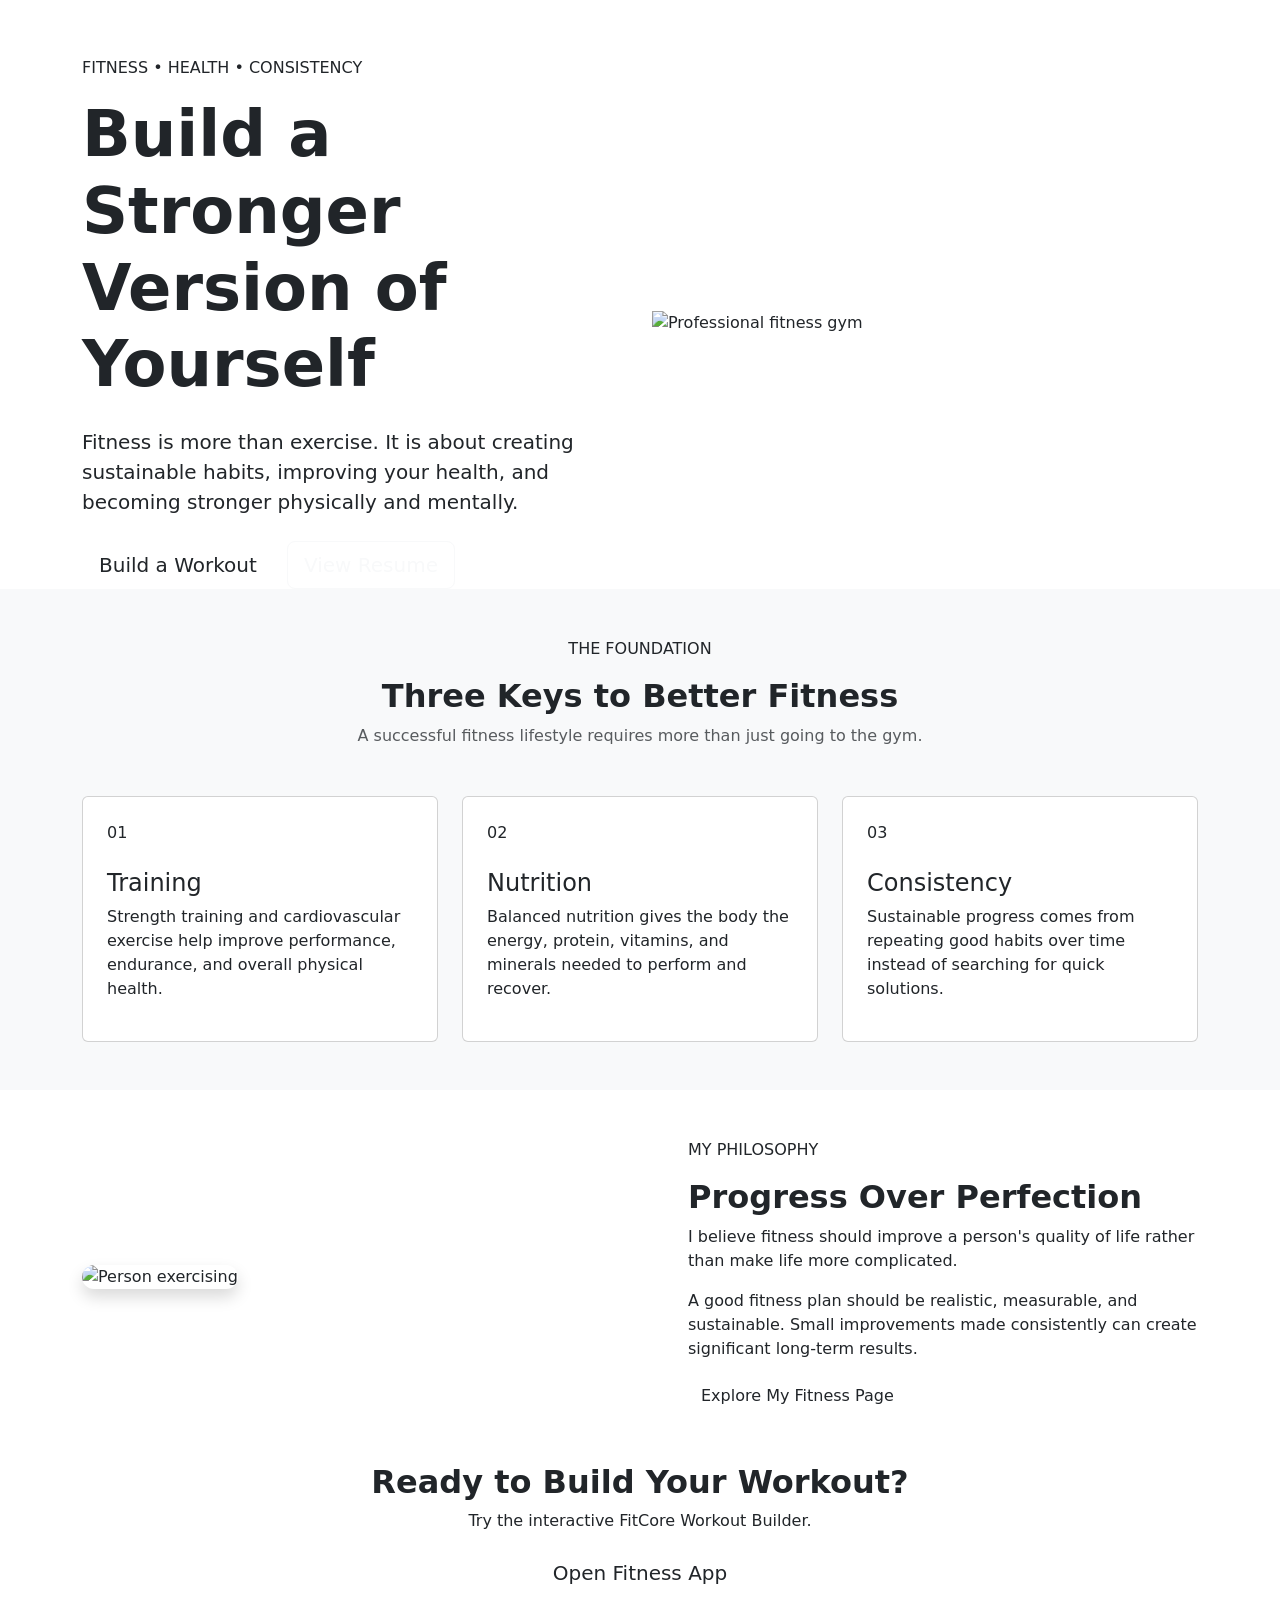
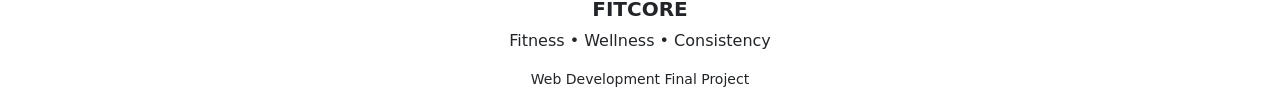
==== index.html @ a6c20ea4 "Add files via upload" ====
<!DOCTYPE html>
<html lang="en">
<head>
    <meta charset="UTF-8">
    <meta name="viewport" content="width=device-width, initial-scale=1.0">

    <title>FitCore | Fitness & Wellness</title>

    <!-- Bootstrap CSS -->
    <link href="https://cdn.jsdelivr.net/npm/bootstrap@5.3.3/dist/css/bootstrap.min.css" rel="stylesheet">

    <!-- My Custom CSS -->
    <link rel="stylesheet" href="css/styles.css">
</head>

<body>

    <!-- NAVIGATION -->
    <nav class="navbar navbar-expand-lg navbar-dark custom-navbar">
        <div class="container">

            <a class="navbar-brand fw-bold" href="index.html">
                FITCORE
            </a>

            <button
                class="navbar-toggler"
                type="button"
                data-bs-toggle="collapse"
                data-bs-target="#navbarNav">

                <span class="navbar-toggler-icon"></span>
            </button>

            <div class="collapse navbar-collapse" id="navbarNav">

                <ul class="navbar-nav ms-auto">

                    <li class="nav-item">
                        <a class="nav-link active" href="index.html">
                            Home
                        </a>
                    </li>

                    <li class="nav-item">
                        <a class="nav-link" href="resume.html">
                            Resume
                        </a>
                    </li>


                    <li class="nav-item">
                        <a class="nav-link" href="scratch.html">
                            Fitness Guide
                        </a>
                    </li>

                    <li class="nav-item">
                        <a class="nav-link" href="app.html">
                            Fitness App
                        </a>
                    </li>

                </ul>
            </div>

        </div>
    </nav>


    <!-- HERO SECTION -->
    <section class="hero-section">

        <div class="container">
            <div class="row align-items-center min-vh-75">

                <div class="col-lg-6">

                    <p class="hero-small-title">
                        FITNESS • HEALTH • CONSISTENCY
                    </p>

                    <h1 class="display-3 fw-bold">
                        Build a Stronger
                        <span class="highlight">
                            Version of Yourself
                        </span>
                    </h1>

                    <p class="lead mt-4">
                        Fitness is more than exercise. It is about creating
                        sustainable habits, improving your health, and becoming
                        stronger physically and mentally.
                    </p>

                    <div class="mt-4">

                        <a href="app.html"
                           class="btn btn-gold btn-lg me-2">
                            Build a Workout
                        </a>

                        <a href="resume.html"
                           class="btn btn-outline-light btn-lg">
                            View Resume
                        </a>

                    </div>

                </div>


                <div class="col-lg-6 mt-5 mt-lg-0">

                    <img
                        src="https://images.unsplash.com/photo-1534438327276-14e5300c3a48?auto=format&fit=crop&w=1200&q=80"
                        alt="Professional fitness gym"
                        class="img-fluid hero-image">

                </div>

            </div>
        </div>

    </section>


    <!-- FITNESS PRINCIPLES -->
    <section class="py-5 bg-light">

        <div class="container">

            <div class="text-center mb-5">

                <p class="section-small-title">
                    THE FOUNDATION
                </p>

                <h2 class="fw-bold">
                    Three Keys to Better Fitness
                </h2>

                <p class="text-muted">
                    A successful fitness lifestyle requires more than just going
                    to the gym.
                </p>

            </div>


            <div class="row g-4">

                <div class="col-md-4">

                    <div class="card fitness-card h-100">

                        <div class="card-body p-4">

                            <div class="number-circle">
                                01
                            </div>

                            <h3 class="h4 mt-4">
                                Training
                            </h3>

                            <p>
                                Strength training and cardiovascular exercise
                                help improve performance, endurance, and overall
                                physical health.
                            </p>

                        </div>
                    </div>

                </div>


                <div class="col-md-4">

                    <div class="card fitness-card h-100">

                        <div class="card-body p-4">

                            <div class="number-circle">
                                02
                            </div>

                            <h3 class="h4 mt-4">
                                Nutrition
                            </h3>

                            <p>
                                Balanced nutrition gives the body the energy,
                                protein, vitamins, and minerals needed to perform
                                and recover.
                            </p>

                        </div>
                    </div>

                </div>


                <div class="col-md-4">

                    <div class="card fitness-card h-100">

                        <div class="card-body p-4">

                            <div class="number-circle">
                                03
                            </div>

                            <h3 class="h4 mt-4">
                                Consistency
                            </h3>

                            <p>
                                Sustainable progress comes from repeating good
                                habits over time instead of searching for quick
                                solutions.
                            </p>

                        </div>
                    </div>

                </div>

            </div>

        </div>

    </section>


    <!-- PERSONAL PHILOSOPHY -->
    <section class="philosophy-section py-5">

        <div class="container">

            <div class="row align-items-center">

                <div class="col-lg-6">

                    <img
                        src="https://images.unsplash.com/photo-1581009146145-b5ef050c2e1e?auto=format&fit=crop&w=1200&q=80"
                        alt="Person exercising"
                        class="img-fluid rounded-4 shadow">

                </div>


                <div class="col-lg-6 mt-4 mt-lg-0 ps-lg-5">

                    <p class="section-small-title">
                        MY PHILOSOPHY
                    </p>

                    <h2 class="fw-bold">
                        Progress Over Perfection
                    </h2>

                    <p>
                        I believe fitness should improve a person's quality of
                        life rather than make life more complicated.
                    </p>

                    <p>
                        A good fitness plan should be realistic, measurable, and
                        sustainable. Small improvements made consistently can
                        create significant long-term results.
                    </p>

                    <a href="scratch.html"
                       class="btn btn-dark-green">
                        Explore My Fitness Page
                    </a>

                </div>

            </div>

        </div>

    </section>


    <!-- CTA -->
    <section class="cta-section">

        <div class="container text-center">

            <h2 class="fw-bold">
                Ready to Build Your Workout?
            </h2>

            <p>
                Try the interactive FitCore Workout Builder.
            </p>

            <a href="app.html"
               class="btn btn-gold btn-lg">
                Open Fitness App
            </a>

        </div>

    </section>


    <!-- FOOTER -->
    <footer class="footer">

        <div class="container text-center">

            <h5 class="fw-bold">
                FITCORE
            </h5>

            <p>
                Fitness • Wellness • Consistency
            </p>

            <p class="small">
                Web Development Final Project
            </p>

        </div>

    </footer>


    <!-- Bootstrap JavaScript -->
    <script src="https://cdn.jsdelivr.net/npm/bootstrap@5.3.3/dist/js/bootstrap.bundle.min.js"></script>

</body>
</html>
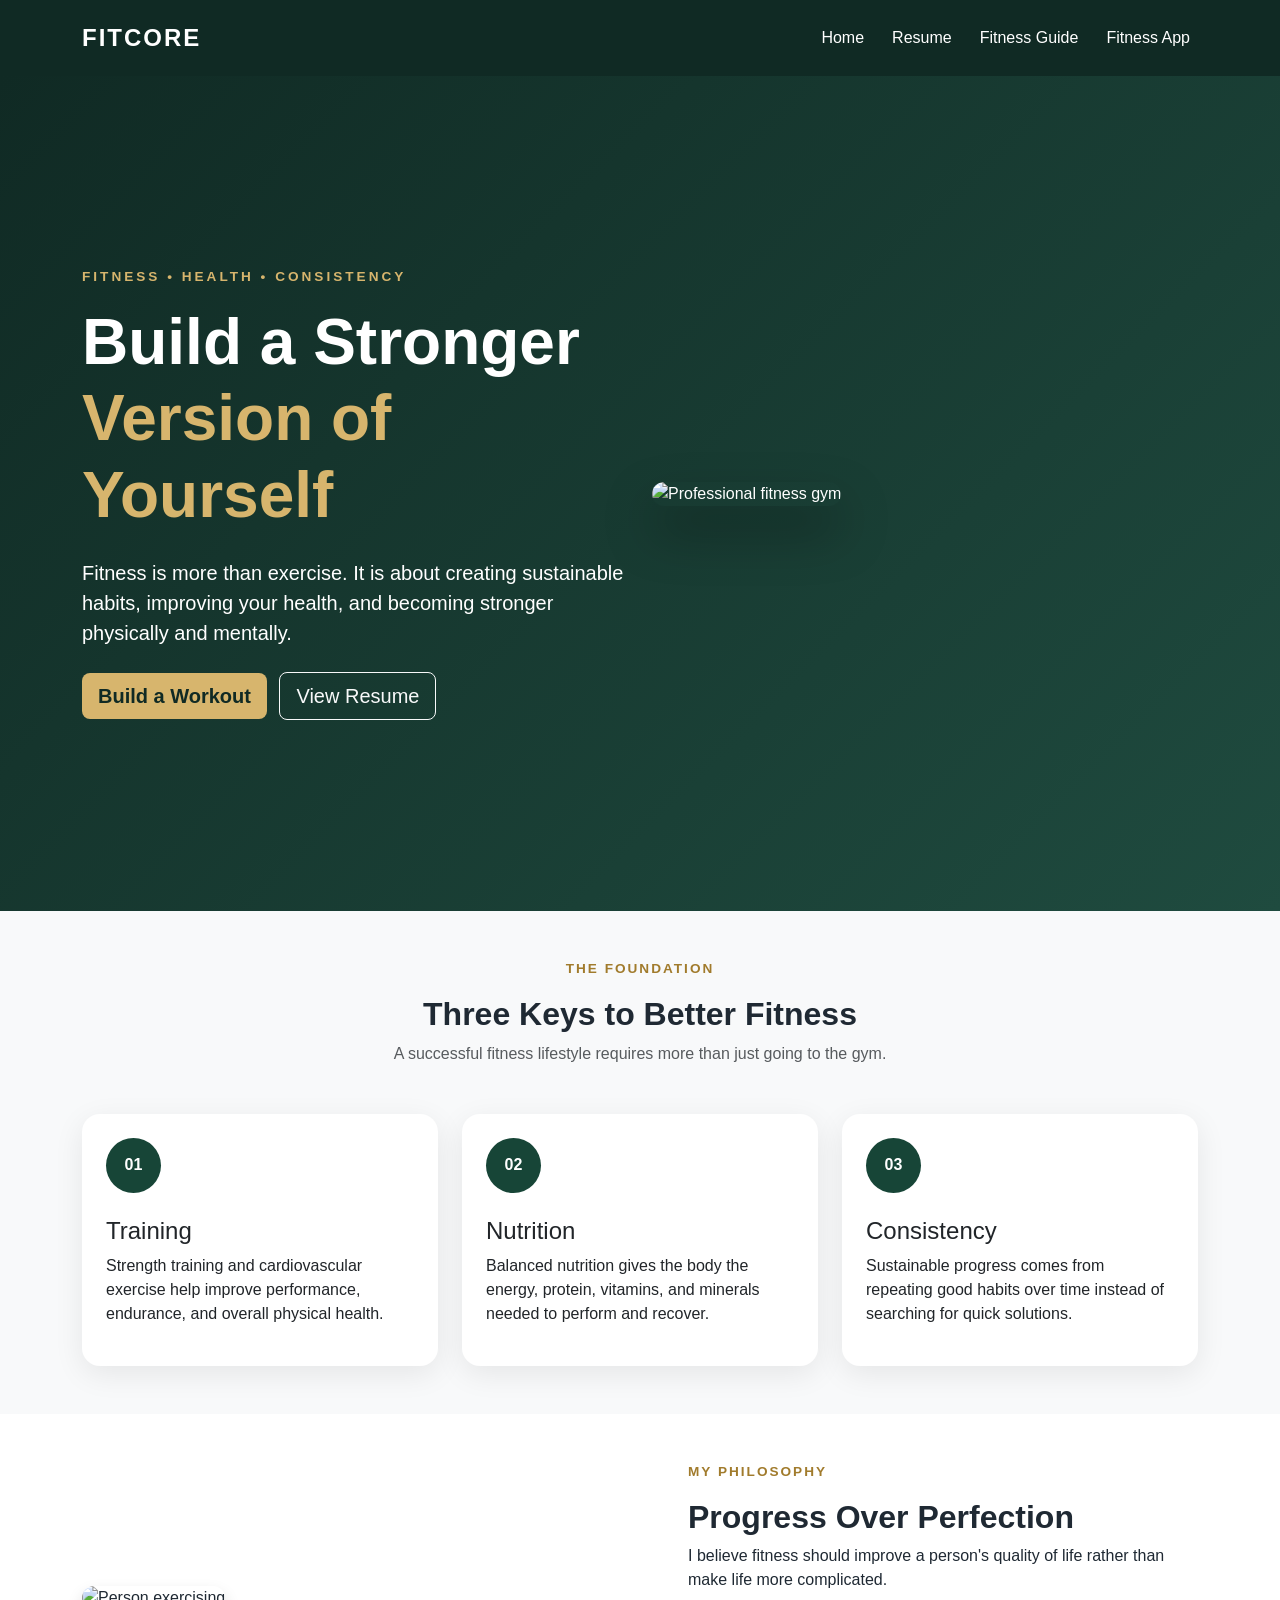
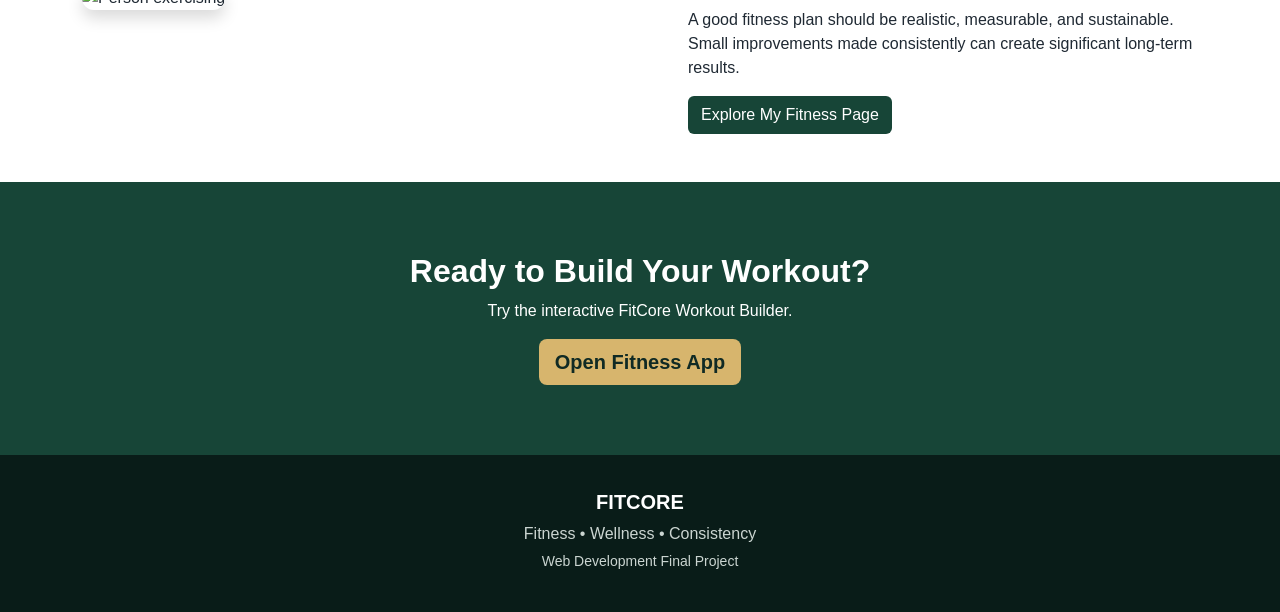
==== commit 38dd198b: "Update index.html" ====
--- a/index.html
+++ b/index.html
@@ -10,7 +10,8 @@
     <link href="https://cdn.jsdelivr.net/npm/bootstrap@5.3.3/dist/css/bootstrap.min.css" rel="stylesheet">
 
     <!-- My Custom CSS -->
-    <link rel="stylesheet" href="css/styles.css">
+    <link rel="stylesheet" href="CSS/styles.css">
+    
 </head>
 
 <body>
@@ -336,3 +337,4 @@
 
 </body>
 </html>
+
--- a/CSS/styles.css
+++ b/CSS/styles.css
@@ -0,0 +1,218 @@
+/* =========================================
+   GENERAL
+========================================= */
+
+body {
+    font-family: Arial, Helvetica, sans-serif;
+    color: #1f2933;
+    background-color: #ffffff;
+}
+
+.min-vh-75 {
+    min-height: 75vh;
+}
+
+
+/* =========================================
+   NAVIGATION
+========================================= */
+
+.custom-navbar {
+    background-color: #102a24;
+    padding-top: 15px;
+    padding-bottom: 15px;
+}
+
+.navbar-brand {
+    font-size: 1.5rem;
+    letter-spacing: 2px;
+}
+
+.navbar-nav .nav-link {
+    color: #ffffff;
+    margin-left: 12px;
+}
+
+.navbar-nav .nav-link:hover {
+    color: #d7b56d;
+}
+
+
+/* =========================================
+   HERO
+========================================= */
+
+.hero-section {
+    background: linear-gradient(
+        135deg,
+        #102a24,
+        #1f4b3f
+    );
+
+    color: white;
+    padding: 80px 0;
+}
+
+.hero-small-title {
+    color: #d7b56d;
+    font-weight: bold;
+    letter-spacing: 3px;
+    font-size: 0.85rem;
+}
+
+.highlight {
+    color: #d7b56d;
+}
+
+.hero-image {
+    border-radius: 25px;
+    box-shadow: 0 25px 50px rgba(0, 0, 0, 0.35);
+    max-height: 550px;
+    width: 100%;
+    object-fit: cover;
+}
+
+
+/* =========================================
+   BUTTONS
+========================================= */
+
+.btn-gold {
+    background-color: #d7b56d;
+    color: #102a24;
+    border: none;
+    font-weight: bold;
+}
+
+.btn-gold:hover {
+    background-color: #c6a354;
+    color: #102a24;
+}
+
+.btn-dark-green {
+    background-color: #174537;
+    color: white;
+}
+
+.btn-dark-green:hover {
+    background-color: #102a24;
+    color: white;
+}
+
+
+/* =========================================
+   SECTIONS
+========================================= */
+
+.section-small-title {
+    color: #a17b2c;
+    font-weight: bold;
+    letter-spacing: 2px;
+    font-size: 0.85rem;
+}
+
+.fitness-card {
+    border: none;
+    border-radius: 18px;
+    box-shadow: 0 8px 30px rgba(0, 0, 0, 0.08);
+    transition: transform 0.3s ease;
+}
+
+.fitness-card:hover {
+    transform: translateY(-6px);
+}
+
+.number-circle {
+    width: 55px;
+    height: 55px;
+    border-radius: 50%;
+    background-color: #174537;
+    color: white;
+
+    display: flex;
+    align-items: center;
+    justify-content: center;
+
+    font-weight: bold;
+}
+
+.philosophy-section {
+    background-color: #ffffff;
+}
+
+
+/* =========================================
+   CTA
+========================================= */
+
+.cta-section {
+    background-color: #174537;
+    color: white;
+    padding: 70px 20px;
+}
+
+
+/* =========================================
+   RESUME
+========================================= */
+
+.resume-header {
+    background-color: #102a24;
+    color: white;
+    padding: 70px 0;
+}
+
+.resume-section {
+    padding: 45px 0;
+}
+
+.resume-title {
+    color: #174537;
+    border-bottom: 3px solid #d7b56d;
+    padding-bottom: 10px;
+    margin-bottom: 25px;
+}
+
+.resume-item {
+    margin-bottom: 30px;
+}
+
+.resume-date {
+    color: #a17b2c;
+    font-weight: bold;
+}
+
+
+/* =========================================
+   CAREER PAGE
+========================================= */
+
+.career-hero {
+    background-color: #102a24;
+    color: white;
+    padding: 85px 0;
+}
+
+.career-box {
+    border-radius: 18px;
+    padding: 35px;
+    background-color: white;
+    box-shadow: 0 10px 30px rgba(0, 0, 0, 0.08);
+    height: 100%;
+}
+
+
+/* =========================================
+   FOOTER
+========================================= */
+
+.footer {
+    background-color: #091c18;
+    color: white;
+    padding: 35px 0;
+}
+
+.footer p {
+    margin-bottom: 5px;
+    color: #cbd5d1;
+}
